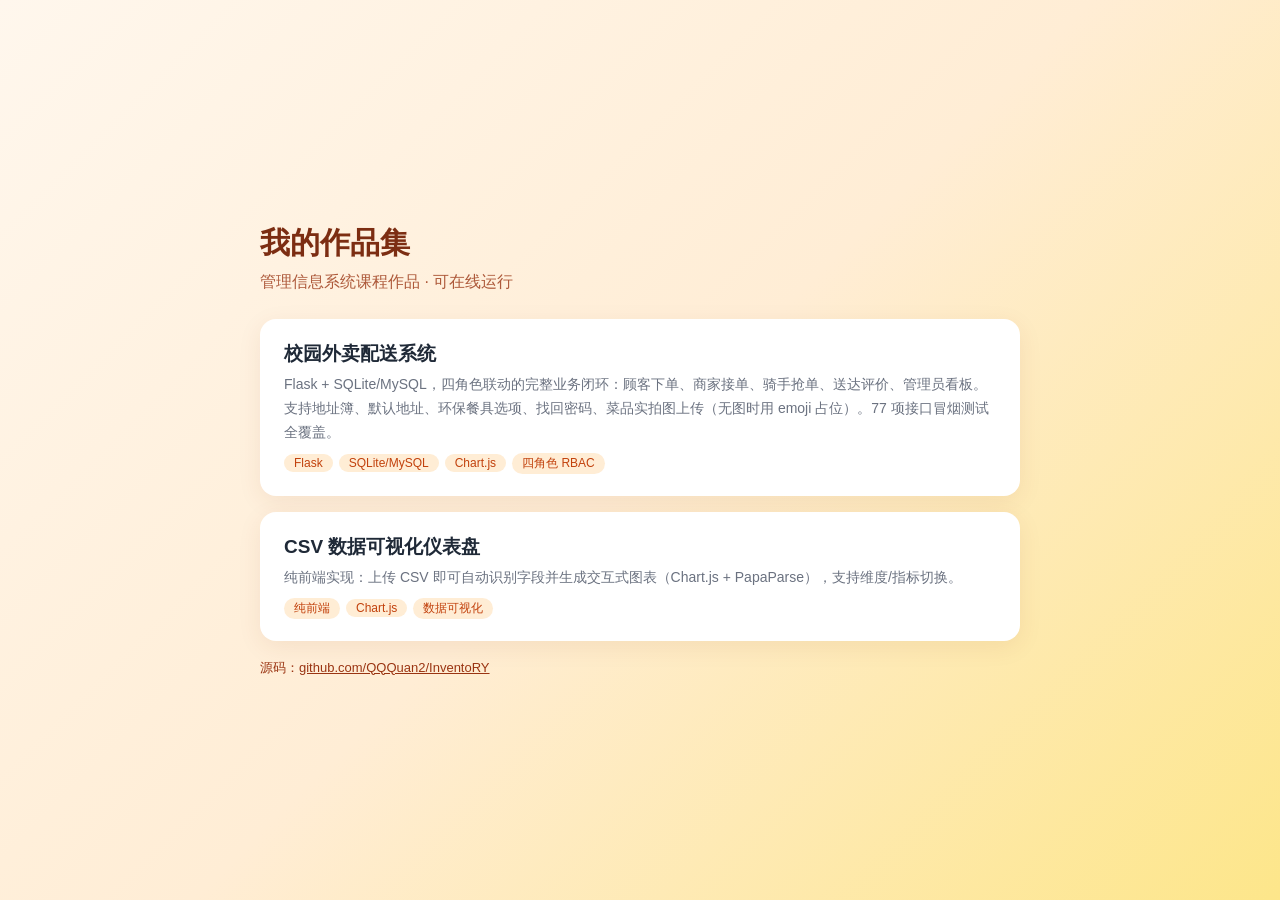
==== index.html @ b2a56a5f "fix: 修正 Pages URL 为 QQQuan2/QQQuan2 主页仓库；加 404 兜底；workflow 部署后自动校验关键 URL" ====
<!DOCTYPE html>
<html lang="zh-CN">
<head>
  <meta charset="UTF-8" />
  <meta name="viewport" content="width=device-width, initial-scale=1.0" />
  <title>作品集 · QQQuan2</title>
  <style>
    * { margin: 0; padding: 0; box-sizing: border-box; }
    body {
      font-family: "PingFang SC", "Microsoft YaHei", sans-serif;
      min-height: 100vh; display: flex; align-items: center; justify-content: center;
      background: linear-gradient(135deg, #fff7ed 0%, #ffedd5 50%, #fde68a 100%);
      padding: 24px;
    }
    .wrap { max-width: 760px; width: 100%; }
    h1 { font-size: 30px; color: #7c2d12; margin-bottom: 8px; }
    p.sub { color: #9a3412; opacity: .8; margin-bottom: 26px; }
    .card {
      background: #fff; border-radius: 16px; padding: 22px 24px; margin-bottom: 16px;
      box-shadow: 0 6px 24px rgba(124, 45, 18, .08); display: block; text-decoration: none;
      transition: transform .15s, box-shadow .15s;
    }
    .card:hover { transform: translateY(-3px); box-shadow: 0 10px 30px rgba(124, 45, 18, .14); }
    .card h2 { font-size: 19px; color: #1f2937; margin-bottom: 6px; }
    .card p { font-size: 14px; color: #6b7280; line-height: 1.7; }
    .tag {
      display: inline-block; font-size: 12px; color: #c2410c; background: #ffedd5;
      border-radius: 999px; padding: 2px 10px; margin-right: 6px; margin-top: 8px;
    }
    .links { margin-top: 18px; font-size: 13px; color: #9a3412; }
    .links a { color: #9a3412; }
  </style>
</head>
<body>
  <main class="wrap">
    <h1>我的作品集</h1>
    <p class="sub">管理信息系统课程作品 · 可在线运行</p>

    <a class="card" href="https://qqquan2.github.io/waimai-preview/">
      <h2>校园外卖配送系统</h2>
      <p>Flask + SQLite/MySQL，四角色联动的完整业务闭环：顾客下单、商家接单、骑手抢单、送达评价、管理员看板。支持地址簿、默认地址、环保餐具选项、找回密码、菜品实拍图上传（无图时用 emoji 占位）。77 项接口冒烟测试全覆盖。</p>
      <span class="tag">Flask</span><span class="tag">SQLite/MySQL</span><span class="tag">Chart.js</span><span class="tag">四角色 RBAC</span>
    </a>

    <a class="card" href="https://qqquan2.github.io/csv-dashboard/">
      <h2>CSV 数据可视化仪表盘</h2>
      <p>纯前端实现：上传 CSV 即可自动识别字段并生成交互式图表（Chart.js + PapaParse），支持维度/指标切换。</p>
      <span class="tag">纯前端</span><span class="tag">Chart.js</span><span class="tag">数据可视化</span>
    </a>

    <div class="links">
      源码：<a href="https://github.com/QQQuan2/InventoRY">github.com/QQQuan2/InventoRY</a>
    </div>
  </main>
</body>
</html>
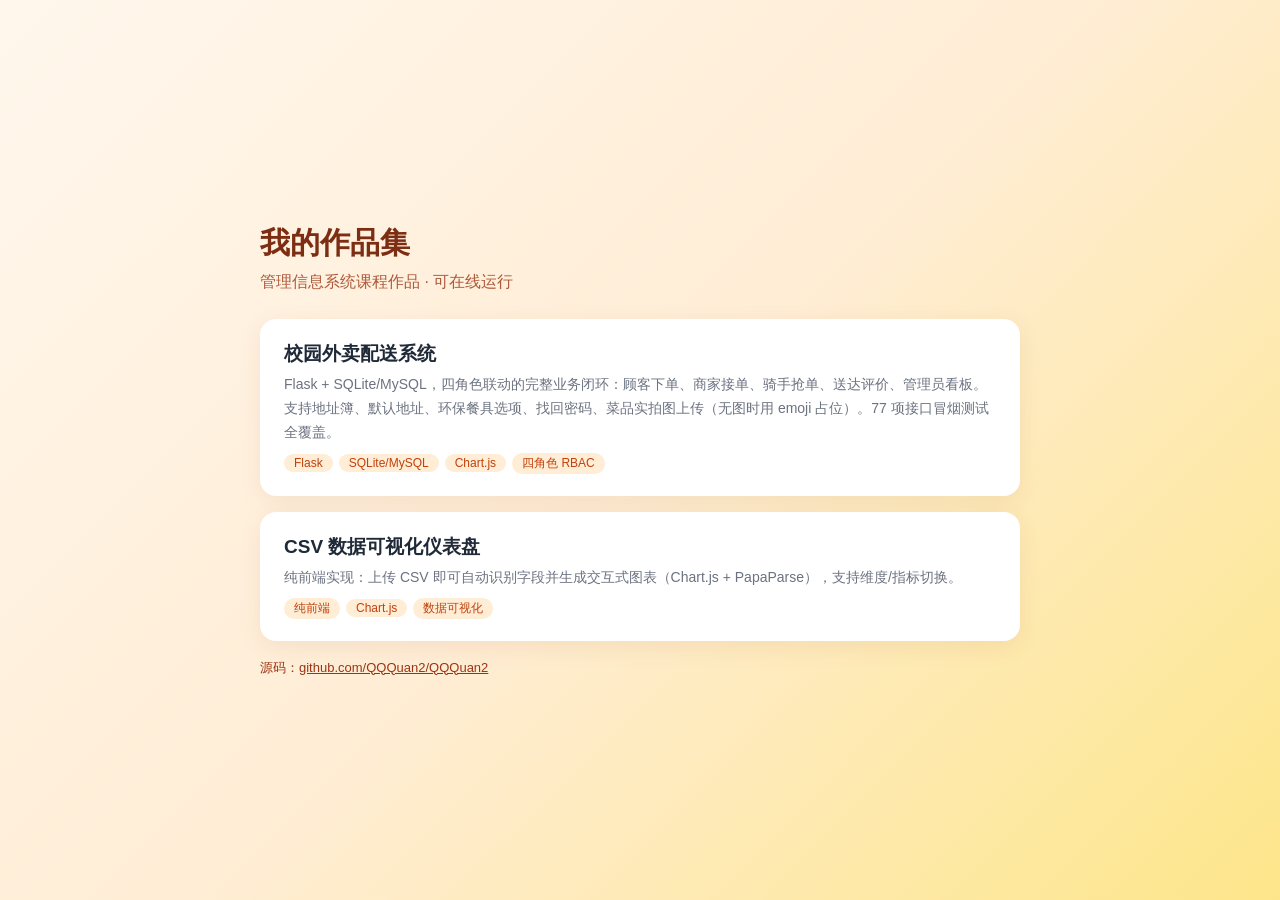
==== commit 235618ae: "fix: 修正作品集在线地址为 /QQQuan2/ 子路径，并改用相对链接 - GitHub Pages 实际基地址是 https://qqquan2.github.io/QQQuan2/（项目站点，" ====
--- a/index.html
+++ b/index.html
@@ -36,20 +36,20 @@
     <h1>我的作品集</h1>
     <p class="sub">管理信息系统课程作品 · 可在线运行</p>
 
-    <a class="card" href="https://qqquan2.github.io/waimai-preview/">
+    <a class="card" href="./waimai-preview/">
       <h2>校园外卖配送系统</h2>
       <p>Flask + SQLite/MySQL，四角色联动的完整业务闭环：顾客下单、商家接单、骑手抢单、送达评价、管理员看板。支持地址簿、默认地址、环保餐具选项、找回密码、菜品实拍图上传（无图时用 emoji 占位）。77 项接口冒烟测试全覆盖。</p>
       <span class="tag">Flask</span><span class="tag">SQLite/MySQL</span><span class="tag">Chart.js</span><span class="tag">四角色 RBAC</span>
     </a>
 
-    <a class="card" href="https://qqquan2.github.io/csv-dashboard/">
+    <a class="card" href="./csv-dashboard/">
       <h2>CSV 数据可视化仪表盘</h2>
       <p>纯前端实现：上传 CSV 即可自动识别字段并生成交互式图表（Chart.js + PapaParse），支持维度/指标切换。</p>
       <span class="tag">纯前端</span><span class="tag">Chart.js</span><span class="tag">数据可视化</span>
     </a>
 
     <div class="links">
-      源码：<a href="https://github.com/QQQuan2/InventoRY">github.com/QQQuan2/InventoRY</a>
+      源码：<a href="https://github.com/QQQuan2/QQQuan2">github.com/QQQuan2/QQQuan2</a>
     </div>
   </main>
 </body>
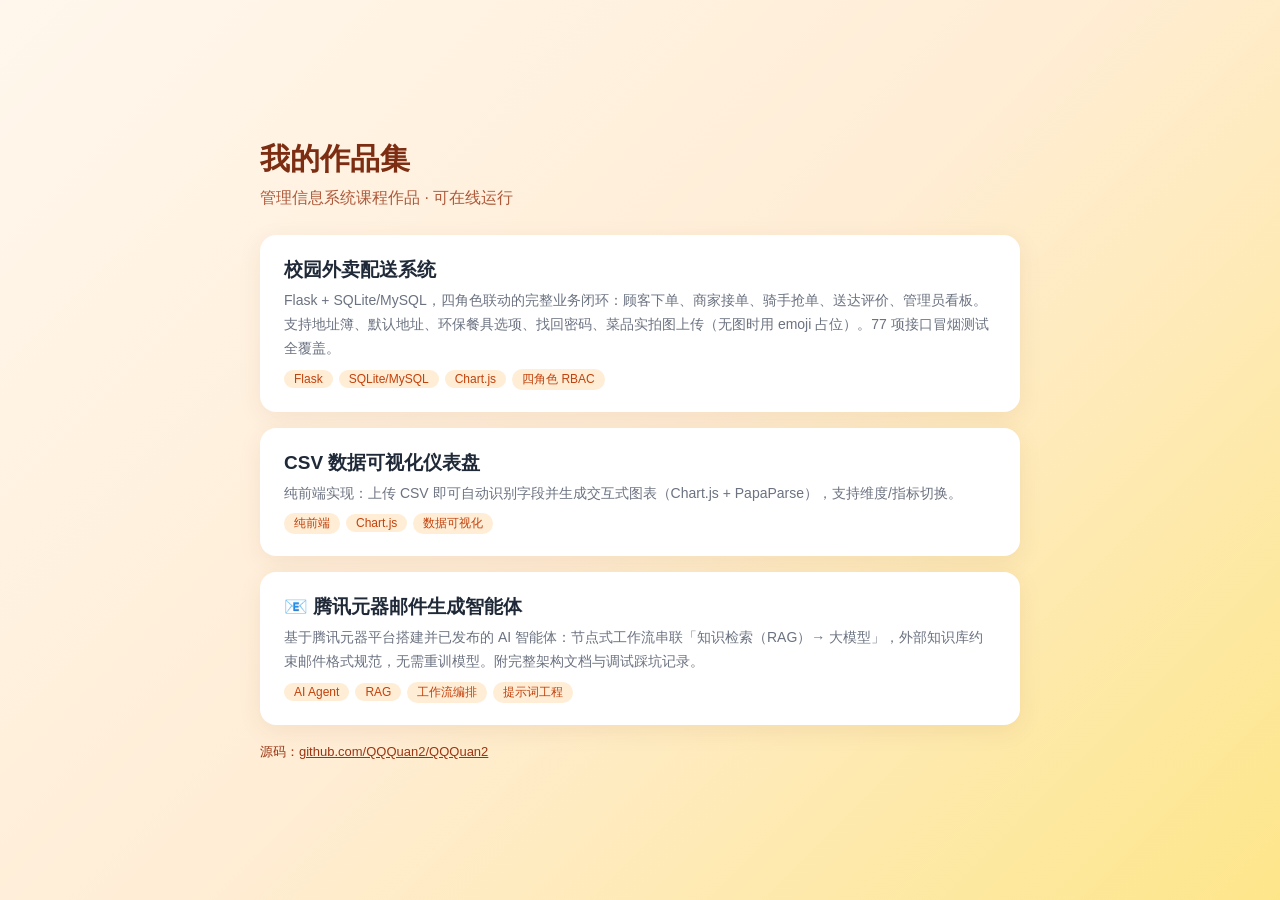
==== commit ee054faa: "feat: 新增作品「腾讯元器邮件生成智能体」（AI Agent + RAG 架构文档与截图）" ====
--- a/index.html
+++ b/index.html
@@ -48,6 +48,13 @@
       <span class="tag">纯前端</span><span class="tag">Chart.js</span><span class="tag">数据可视化</span>
     </a>
 
+    <a class="card" href="https://github.com/QQQuan2/QQQuan2/tree/main/yuanqi-email-agent">
+      <h2>📧 腾讯元器邮件生成智能体</h2>
+      <p>基于腾讯元器平台搭建并已发布的 AI 智能体：节点式工作流串联「知识检索（RAG）→ 大模型」，外部知识库约束邮件格式规范，无需重训模型。附完整架构文档与调试踩坑记录。</p>
+      <span class="tag">AI Agent</span><span class="tag">RAG</span><span class="tag">工作流编排</span><span class="tag">提示词工程</span>
+    </a>
+
+
     <div class="links">
       源码：<a href="https://github.com/QQQuan2/QQQuan2">github.com/QQQuan2/QQQuan2</a>
     </div>
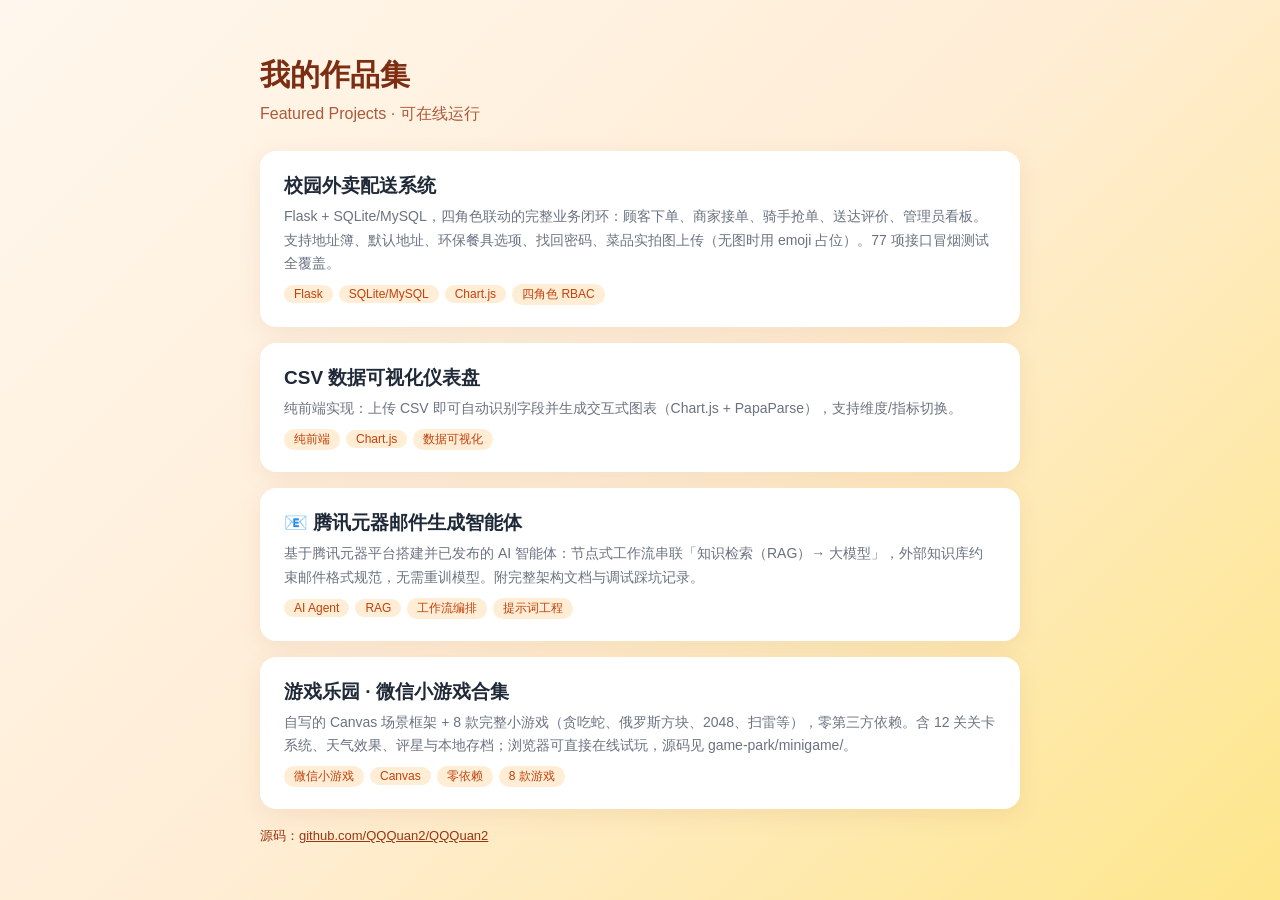
==== commit 704ba79b: "merge remote profile readme; add game park to featured projects" ====
--- a/index.html
+++ b/index.html
@@ -34,7 +34,7 @@
 <body>
   <main class="wrap">
     <h1>我的作品集</h1>
-    <p class="sub">管理信息系统课程作品 · 可在线运行</p>
+    <p class="sub">Featured Projects · 可在线运行</p>
 
     <a class="card" href="./waimai-preview/">
       <h2>校园外卖配送系统</h2>
@@ -54,6 +54,11 @@
       <span class="tag">AI Agent</span><span class="tag">RAG</span><span class="tag">工作流编排</span><span class="tag">提示词工程</span>
     </a>
 
+    <a class="card" href="./game-park/demo/">
+      <h2>游戏乐园 · 微信小游戏合集</h2>
+      <p>自写的 Canvas 场景框架 + 8 款完整小游戏（贪吃蛇、俄罗斯方块、2048、扫雷等），零第三方依赖。含 12 关关卡系统、天气效果、评星与本地存档；浏览器可直接在线试玩，源码见 game-park/minigame/。</p>
+      <span class="tag">微信小游戏</span><span class="tag">Canvas</span><span class="tag">零依赖</span><span class="tag">8 款游戏</span>
+    </a>
 
     <div class="links">
       源码：<a href="https://github.com/QQQuan2/QQQuan2">github.com/QQQuan2/QQQuan2</a>
